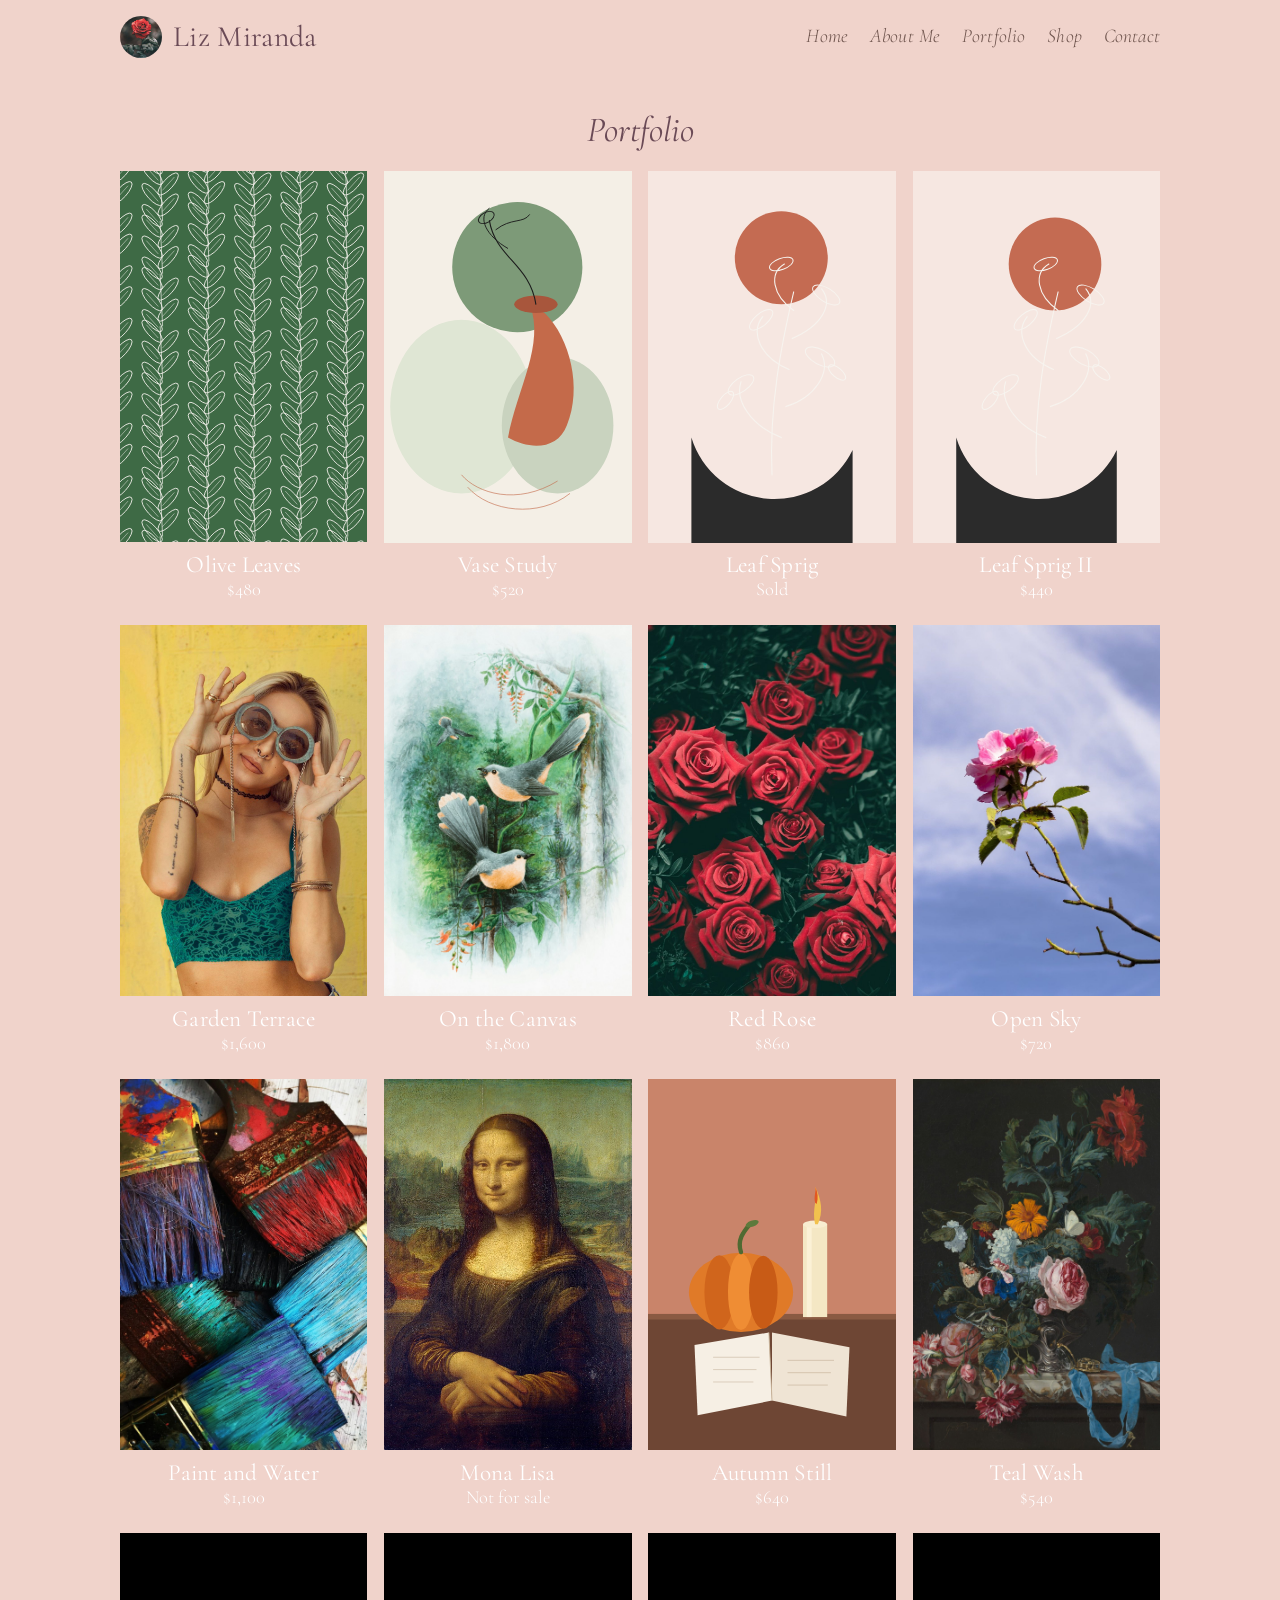
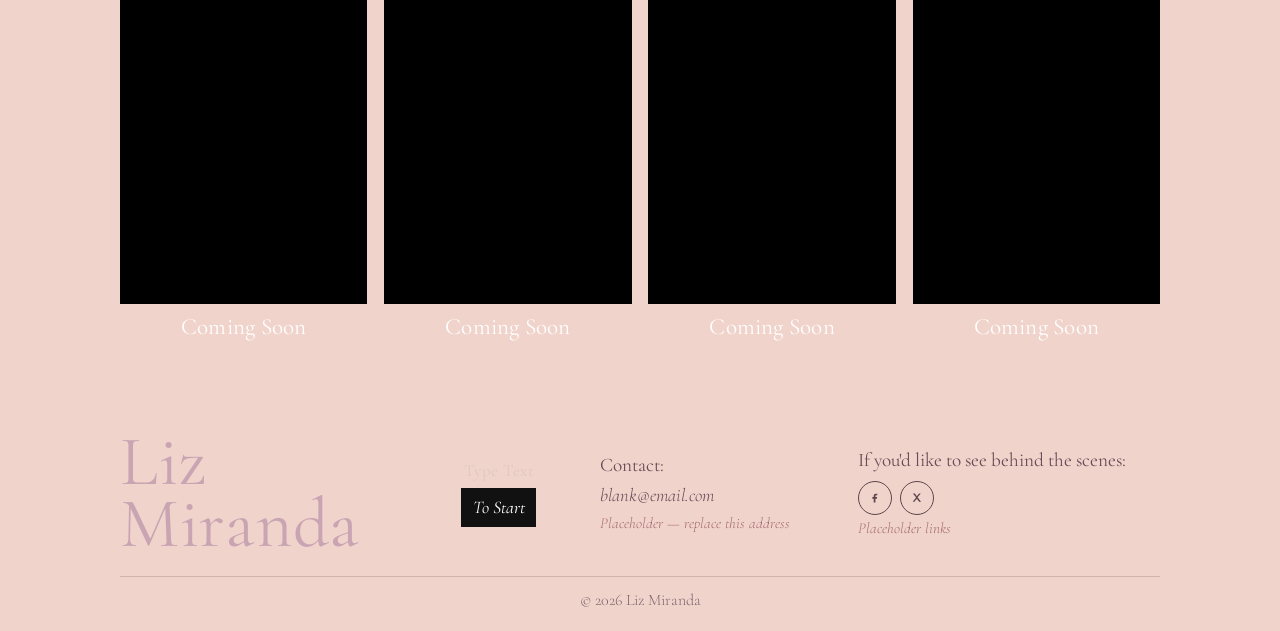
==== portfolio.html @ 7df5443c "Give Portfolio and Shop their own pages. The homepage Portfolio row and its See All links open a 16-" ====
<!DOCTYPE html>
<html lang="en">
<head>
  <meta charset="utf-8">
  <meta name="viewport" content="width=device-width, initial-scale=1">
  <title>Portfolio · Liz Miranda</title>
  <meta name="description" content="The full portfolio of Liz Miranda, an oil painter in Texas. Sixteen tiles, including pieces still to come.">
  <meta name="author" content="Liz Miranda">
  <meta name="theme-color" content="#f3dcd6">
  <meta name="robots" content="index, follow">
  <link rel="icon" href="favicon.svg" type="image/svg+xml">
  <link rel="stylesheet" href="css/styles.css">
</head>
<body>
  <a class="skip" href="#home">Skip to content</a>

  <header class="site-header" id="top">
    <div class="wrap header-inner">
      <a class="brand" href="index.html">
        <img src="images/mark.jpg" alt="" width="46" height="46">
        <span>Liz Miranda</span>
      </a>
      <nav aria-label="Sections">
        <a href="index.html">Home</a>
        <a href="index.html#about">About Me</a>
        <a href="portfolio.html" aria-current="page">Portfolio</a>
        <a href="shop.html">Shop</a>
        <a href="index.html#contact">Contact</a>
      </nav>
    </div>
  </header>

  <main id="home">
    <section class="works page-works" aria-labelledby="page-title">
      <div class="wrap">
        <h1 id="page-title" class="page-title">Portfolio</h1>
        <div id="portfolio-grid" class="art-grid" data-show="all"></div>
      </div>
      <noscript>
        <p class="noscript wrap">This gallery needs JavaScript to show the paintings. The list lives in js/artworks.js.</p>
      </noscript>
    </section>
  </main>

  <footer class="site-footer" id="contact">
    <div class="wrap footer-grid">
      <p class="footer-name">Liz<br>Miranda</p>
      <p class="footer-start">
        <span class="type-text">Type Text</span>
        <a class="to-start" href="#top">To Start</a>
      </p>
      <div class="footer-contact">
        <p>Contact:</p>
        <a href="mailto:blank@email.com">blank@email.com</a>
        <p class="placeholder">Placeholder — replace this address</p>
      </div>
      <div class="footer-social">
        <p>If you'd like to see behind the scenes:</p>
        <div class="socials">
          <a href="https://example.com" aria-label="Facebook, placeholder link">
            <svg viewBox="0 0 24 24" aria-hidden="true"><path fill="currentColor" d="M14.2 8.5h2.3V5.8h-2.3c-2.1 0-3.5 1.4-3.5 3.6v1.8H8.5v2.7h2.2V20h2.8v-6.1h2.3l.3-2.7h-2.6v-1.5c0-.7.3-1.2 1.2-1.2z"/></svg>
          </a>
          <a href="https://example.com" aria-label="X, placeholder link">
            <svg viewBox="0 0 24 24" aria-hidden="true"><path fill="currentColor" d="M6.2 5.5h3.1l3.2 4.4 3.6-4.4h2.7l-5.1 6.1 5.6 7h-3.1l-3.6-4.8-4 4.8H5.9l5.5-6.5-5.2-6.6z"/></svg>
          </a>
        </div>
        <p class="placeholder">Placeholder links</p>
      </div>
    </div>
    <p class="copyright">© 2026 Liz Miranda</p>
  </footer>

  <dialog id="detail" class="detail" aria-labelledby="detail-title">
    <div class="detail-layout">
      <div class="detail-photo">
        <img id="detail-image" alt="">
        <p id="detail-missing" class="missing" hidden>Image not found. Check the file name in js/artworks.js.</p>
      </div>
      <div class="detail-copy">
        <button type="button" class="detail-close" id="detail-close" aria-label="Close">×</button>
        <p class="eyebrow">Painting</p>
        <h2 id="detail-title"></h2>
        <dl id="detail-facts" class="detail-facts"></dl>
        <p id="detail-description" class="detail-description"></p>
        <div id="detail-buy" class="detail-buy"></div>
        <div class="detail-nav">
          <button type="button" id="detail-prev">Previous</button>
          <button type="button" id="detail-next">Next</button>
        </div>
      </div>
    </div>
  </dialog>

  <script src="js/artworks.js"></script>
  <script src="js/gallery.js"></script>
</body>
</html>
---- css/styles.css ----
@font-face {
  font-family: "Cormorant Garamond";
  font-style: normal;
  font-weight: 300;
  font-display: swap;
  src: url("../fonts/cormorant-garamond-latin-300-normal.woff2") format("woff2");
}

@font-face {
  font-family: "Cormorant Garamond";
  font-style: italic;
  font-weight: 300;
  font-display: swap;
  src: url("../fonts/cormorant-garamond-latin-300-italic.woff2") format("woff2");
}

@font-face {
  font-family: "Cormorant Garamond";
  font-style: normal;
  font-weight: 400;
  font-display: swap;
  src: url("../fonts/cormorant-garamond-latin-400-normal.woff2") format("woff2");
}

@font-face {
  font-family: "Cormorant Garamond";
  font-style: italic;
  font-weight: 400;
  font-display: swap;
  src: url("../fonts/cormorant-garamond-latin-400-italic.woff2") format("woff2");
}

@font-face {
  font-family: "Cormorant Garamond";
  font-style: normal;
  font-weight: 500;
  font-display: swap;
  src: url("../fonts/cormorant-garamond-latin-500-normal.woff2") format("woff2");
}

:root {
  --blush: #f0d3cb;
  --hero: #f3d7d0;
  --rose: #e8b7ab;
  --mauve: #c4a3b5;
  --name: #6a4a56;
  --footer-name: #c9a4b3;
  --cream: #ffffff;
  --faq-body: #8d5c64;
  --faq-mark: #7d8c94;
  --ink: #5c454c;
  --serif: "Cormorant Garamond", Palatino, "Palatino Linotype", Georgia, serif;
  color-scheme: light;
}

*,
*::before,
*::after {
  box-sizing: border-box;
}

html {
  scroll-behavior: smooth;
}

body {
  margin: 0;
  background: var(--blush);
  color: var(--ink);
  font-family: var(--serif);
  font-size: 1.15rem;
  font-weight: 300;
  line-height: 1.45;
}

img {
  max-width: 100%;
  border: 0;
}

p {
  margin: 0;
}

a {
  color: inherit;
}

.skip {
  position: absolute;
  left: 1rem;
  top: -4rem;
  z-index: 5;
  padding: 0.4rem 0.7rem;
  background: #111;
  color: #fff;
}

.skip:focus {
  top: 1rem;
}

.visually-hidden {
  position: absolute;
  width: 1px;
  height: 1px;
  padding: 0;
  margin: -1px;
  overflow: hidden;
  clip: rect(0, 0, 0, 0);
  white-space: nowrap;
  border: 0;
}

.wrap {
  width: min(1040px, calc(100% - 2.6rem));
  margin: 0 auto;
}

.site-header {
  background: var(--blush);
}

.header-inner {
  display: flex;
  align-items: center;
  justify-content: space-between;
  gap: 1rem 1.25rem;
  min-height: 74px;
  padding: 0.7rem 0;
}

.brand {
  display: flex;
  align-items: center;
  gap: 0.7rem;
  color: var(--name);
  text-decoration: none;
}

.brand img {
  width: 42px;
  height: 42px;
  border-radius: 50%;
  object-fit: cover;
}

.brand span {
  font-size: 1.85rem;
  font-weight: 400;
  letter-spacing: 0.01em;
  line-height: 1;
}

nav {
  display: flex;
  flex-wrap: wrap;
  justify-content: flex-end;
  gap: 0.35rem 1.35rem;
}

nav a {
  color: #6d534c;
  font-size: 1.22rem;
  font-style: italic;
  font-weight: 300;
  letter-spacing: 0.01em;
  line-height: 1;
  text-decoration: none;
}

nav a:hover,
nav a:focus-visible {
  color: #4e353c;
}

.hero {
  background: var(--hero);
  padding: 0.35rem 0 1.35rem;
}

.hero-grid {
  display: grid;
  grid-template-columns: repeat(4, 1fr);
  gap: 0.85rem;
}

.tile {
  position: relative;
  display: block;
  color: #fff;
  text-decoration: none;
}

.tile img,
.art-photo img {
  display: block;
  width: 100%;
  aspect-ratio: 3 / 4;
  object-fit: cover;
  background: #e7d0c8;
}

.art-photo img {
  aspect-ratio: 2 / 3;
}

.tile span {
  position: absolute;
  left: 50%;
  bottom: 0.72rem;
  transform: translateX(-50%);
  padding: 0.28rem 0.85rem 0.34rem;
  background: var(--mauve);
  color: #fff;
  font-size: 1.15rem;
  font-weight: 400;
  letter-spacing: 0.01em;
  line-height: 1.05;
  white-space: nowrap;
}

.strip {
  background: var(--rose);
  padding: 0.85rem 0 1.05rem;
}

.strip-scroller {
  display: flex;
  gap: 0.7rem;
  overflow-x: auto;
  padding: 0.15rem 6vw 0.15rem;
  scroll-snap-type: x mandatory;
}

.strip-scroller img {
  flex: 0 0 auto;
  width: min(210px, 42vw);
  height: 300px;
  object-fit: cover;
  scroll-snap-align: start;
  background: #e7d0c8;
}

.strip-foot {
  display: flex;
  justify-content: flex-end;
  padding-top: 0.55rem;
}

.see-all {
  color: #6a534e;
  font-size: 1.2rem;
  font-style: italic;
  font-weight: 400;
  text-decoration: underline;
  text-underline-offset: 0.16em;
}

.see-all-light {
  color: #fbf7f5;
}

.about {
  display: grid;
  place-items: center;
  min-height: 78vh;
  padding: 3.2rem 1.2rem;
  background: url("../images/about-studio.jpg") center 30% / cover no-repeat;
}

.letter {
  width: min(640px, 100%);
  padding: clamp(1.7rem, 4vw, 2.5rem) clamp(1.2rem, 4vw, 2.4rem);
  background: rgba(236, 196, 188, 0.86);
  color: #fffaf7;
  text-align: center;
}

.letter p + p {
  margin-top: 1.05rem;
}

.letter p {
  font-size: 1.18rem;
  font-weight: 300;
  line-height: 1.55;
}

.works {
  background: var(--blush);
  padding: 1.5rem 0 2.2rem;
}

.block-bar {
  display: flex;
  justify-content: flex-end;
  min-height: 1.6rem;
  margin-bottom: 0.55rem;
}

.art-grid {
  display: grid;
  grid-template-columns: repeat(4, 1fr);
  gap: 1.55rem 1.05rem;
}

.art-card {
  display: flex;
  flex-direction: column;
  align-items: center;
  width: 100%;
  padding: 0;
  border: 0;
  background: transparent;
  color: inherit;
  font: inherit;
  text-align: center;
  cursor: pointer;
}

.art-title {
  margin-top: 0.65rem;
  color: var(--cream);
  font-size: 1.45rem;
  font-weight: 400;
  letter-spacing: 0.01em;
  line-height: 1.1;
}

.art-price {
  color: var(--cream);
  font-size: 1.15rem;
  font-weight: 300;
  line-height: 1.2;
}

.page-works {
  min-height: 70vh;
  padding-top: 1.7rem;
}

.page-title {
  margin: 0.2rem 0 1rem;
  color: var(--name);
  font-size: 2.2rem;
  font-style: italic;
  font-weight: 400;
  text-align: center;
}

.slider-wrap {
  position: relative;
}

.art-slider {
  display: flex;
  flex-wrap: nowrap;
  align-items: flex-start;
  gap: 1rem;
  overflow-x: auto;
  padding: 0.15rem 6vw 0.4rem;
  scroll-snap-type: x mandatory;
  scroll-padding-left: 6vw;
  scrollbar-width: none;
  -webkit-overflow-scrolling: touch;
}

.art-slider::-webkit-scrollbar {
  display: none;
}

.art-slider .art-card {
  flex: 0 0 250px;
  width: 250px;
  scroll-snap-align: start;
}

.art-photo.is-blank {
  display: block;
  width: 100%;
  aspect-ratio: 2 / 3;
  background: #000;
}

.see-all-card {
  display: flex;
  flex: 0 0 250px;
  align-items: center;
  align-self: flex-start;
  justify-content: center;
  width: 250px;
  aspect-ratio: 2 / 3;
  background: var(--rose);
  color: #fbf7f5;
  font-size: 1.55rem;
  font-style: italic;
  font-weight: 400;
  text-decoration: none;
  scroll-snap-align: start;
}

.slider-arrow {
  position: absolute;
  top: 30%;
  z-index: 2;
  width: 2.1rem;
  height: 2.6rem;
  border: 0;
  background: rgba(232, 183, 171, 0.94);
  color: #fffaf7;
  font-size: 1.7rem;
  line-height: 1;
  cursor: pointer;
}

.slider-prev {
  left: 0.4rem;
}

.slider-next {
  right: 0.4rem;
}

.detail-photo.is-blank {
  background: #000;
  min-height: 40vh;
}

.faq {
  background: var(--rose);
  color: #f8f1ee;
  padding: 4.4rem 0 3.6rem;
}

.faq-grid {
  display: grid;
  grid-template-columns: 1fr auto 1fr;
  gap: 1.2rem 1.6rem;
  align-items: center;
}

.faq-col {
  display: grid;
  gap: 2.15rem;
}

.faq-col:first-child {
  text-align: right;
}

.faq-col:last-child {
  text-align: left;
}

.faq h3 {
  margin: 0 0 0.28rem;
  color: #f7f1ee;
  font-size: 1.05rem;
  font-weight: 400;
  letter-spacing: 0.16em;
  line-height: 1.25;
  text-transform: uppercase;
}

.faq-sub {
  margin: 0 0 0.35rem;
  color: #f3e8e4;
  font-size: 1.02rem;
  font-style: italic;
  font-weight: 300;
  letter-spacing: 0;
  text-transform: none;
}

.faq-col p {
  color: var(--faq-body);
  font-size: 1.05rem;
  font-style: normal;
  font-weight: 400;
  line-height: 1.4;
}

.faq-mark {
  margin: 0;
  padding: 0 1.15rem;
  border-right: 1px solid rgba(255, 248, 244, 0.7);
  border-left: 1px solid rgba(255, 248, 244, 0.7);
  color: var(--faq-mark);
  font-size: clamp(4.2rem, 7vw, 6.4rem);
  font-weight: 400;
  line-height: 0.8;
}

.site-footer {
  background: var(--blush);
  padding: 2.1rem 0 1.15rem;
  color: var(--name);
}

.footer-grid {
  display: grid;
  grid-template-columns: 1.15fr 0.7fr 1fr 1.25fr;
  gap: 1.2rem 1rem;
  align-items: center;
}

.footer-name {
  margin: 0;
  color: var(--footer-name);
  font-size: clamp(3.1rem, 6vw, 4.4rem);
  font-weight: 400;
  letter-spacing: 0.01em;
  line-height: 0.88;
}

.footer-start {
  display: flex;
  flex-direction: column;
  align-items: center;
  gap: 0.35rem;
  margin: 0;
}

.type-text {
  color: #dcc6c2;
  font-size: 1.05rem;
  font-weight: 300;
  letter-spacing: 0.02em;
}

.to-start {
  display: inline-block;
  padding: 0.38rem 0.72rem 0.42rem;
  background: #111;
  color: #fff;
  font-size: 1.12rem;
  font-style: italic;
  font-weight: 400;
  text-decoration: none;
}

.footer-contact,
.footer-social {
  font-weight: 400;
}

.footer-contact p:first-child,
.footer-social > p:first-child {
  font-size: 1.2rem;
  font-weight: 400;
}

.footer-contact a {
  display: inline-block;
  margin-top: 0.15rem;
  font-size: 1.15rem;
  font-style: italic;
  font-weight: 300;
  text-decoration: none;
}

.placeholder {
  margin-top: 0.15rem;
  color: #a56b72;
  font-size: 0.95rem;
  font-style: italic;
  font-weight: 300;
}

.socials {
  display: flex;
  gap: 0.5rem;
  margin-top: 0.4rem;
}

.socials a {
  display: grid;
  width: 34px;
  height: 34px;
  place-items: center;
  border: 1.5px solid #5c454c;
  border-radius: 50%;
  color: #5c454c;
}

.socials svg {
  width: 15px;
  height: 15px;
}

.copyright {
  width: min(1040px, calc(100% - 2.6rem));
  margin: 1.35rem auto 0;
  padding-top: 0.75rem;
  border-top: 1px solid rgba(92, 69, 76, 0.22);
  color: #7d656c;
  font-size: 1rem;
  font-weight: 300;
  text-align: center;
}

.noscript,
.missing,
.empty {
  color: #7d656c;
}

.detail {
  width: min(920px, calc(100vw - 1.5rem));
  max-height: calc(100vh - 1.5rem);
  padding: 0;
  overflow: auto;
  border: 0;
  background: var(--blush);
  color: var(--ink);
}

.detail::backdrop {
  background: rgba(70, 52, 52, 0.45);
}

.detail-layout {
  display: grid;
  grid-template-columns: 1fr;
}

.detail-photo {
  display: grid;
  place-items: center;
  min-height: 180px;
  padding: 0.8rem;
  background: var(--rose);
}

.detail-photo img {
  width: auto;
  max-width: 100%;
  max-height: 46vh;
  height: auto;
  object-fit: contain;
}

.detail-copy {
  position: relative;
  padding: 1.2rem 1.15rem 1.15rem;
}

.detail-close {
  position: absolute;
  top: 0.55rem;
  right: 0.6rem;
  width: 2rem;
  height: 2rem;
  border: 0;
  background: transparent;
  color: var(--ink);
  font: inherit;
  font-size: 1.6rem;
  line-height: 1;
  cursor: pointer;
}

.eyebrow {
  margin: 0 0 0.15rem;
  font-size: 1.05rem;
  font-style: italic;
  font-weight: 300;
}

.detail-copy h2 {
  margin: 0 2rem 0.35rem 0;
  color: var(--name);
  font-size: clamp(2rem, 4vw, 2.8rem);
  font-weight: 400;
  line-height: 0.95;
}

.detail-facts {
  margin: 0.7rem 0;
}

.detail-facts div {
  display: grid;
  grid-template-columns: 6rem 1fr;
  gap: 0.45rem;
  padding: 0.28rem 0;
  border-top: 1px solid rgba(92, 69, 76, 0.16);
}

.detail-facts dt {
  font-style: italic;
  font-weight: 400;
}

.detail-facts dd {
  margin: 0;
  font-weight: 300;
}

.detail-description {
  margin: 0.35rem 0 0;
  font-size: 1.15rem;
  font-style: italic;
  font-weight: 300;
}

.detail-buy {
  margin-top: 0.9rem;
}

.buy-row {
  display: flex;
  flex-wrap: wrap;
  gap: 0.5rem;
}

.buy {
  display: inline-block;
  padding: 0.42rem 0.85rem;
  background: #111;
  color: #fff;
  font-size: 1.08rem;
  font-style: italic;
  font-weight: 400;
  text-decoration: none;
}

.buy-framed {
  background: var(--mauve);
}

.buy-note {
  max-width: 34rem;
  margin: 0.45rem 0 0;
  color: #a56b72;
  font-size: 0.98rem;
  font-style: italic;
  font-weight: 300;
}

.detail-nav {
  display: flex;
  justify-content: space-between;
  margin-top: 1rem;
  padding-top: 0.6rem;
  border-top: 1px solid rgba(92, 69, 76, 0.16);
}

.detail-nav button {
  padding: 0.15rem 0;
  border: 0;
  background: none;
  color: var(--ink);
  font: inherit;
  font-size: 1.12rem;
  font-style: italic;
  font-weight: 300;
  cursor: pointer;
}

:focus-visible {
  outline: 2px solid #5c454c;
  outline-offset: 3px;
}

@media (min-width: 860px) {
  .detail-layout {
    grid-template-columns: minmax(0, 1fr) minmax(0, 1fr);
  }

  .detail-photo img {
    max-height: calc(100vh - 4.5rem);
  }
}

@media (max-width: 900px) {
  .hero-grid,
  .art-grid {
    grid-template-columns: 1fr 1fr;
  }

  .footer-grid,
  .faq-grid {
    grid-template-columns: 1fr;
    justify-items: center;
    text-align: center;
  }

  .faq-col:first-child,
  .faq-col:last-child {
    text-align: center;
  }

  .faq-mark {
    padding: 0.35rem 0;
    border-right: 0;
    border-left: 0;
    border-top: 1px solid rgba(255, 248, 244, 0.7);
    border-bottom: 1px solid rgba(255, 248, 244, 0.7);
  }
}

@media (max-width: 640px) {
  .header-inner {
    align-items: flex-start;
    flex-direction: column;
    min-height: 0;
    padding: 0.85rem 0 0.7rem;
  }

  nav {
    justify-content: flex-start;
    gap: 0.4rem 0.95rem;
  }

  .brand span,
  nav a {
    font-size: 1.2rem;
  }

  .tile span {
    font-size: 1rem;
    padding: 0.22rem 0.6rem 0.26rem;
  }

  .strip-scroller img {
    height: 240px;
  }
}

@media (max-width: 800px) {
  .slider-arrow {
    display: none;
  }

  .art-slider .art-card,
  .see-all-card {
    flex-basis: 68vw;
    width: 68vw;
  }
}

@media (prefers-reduced-motion: reduce) {
  html {
    scroll-behavior: auto;
  }
}
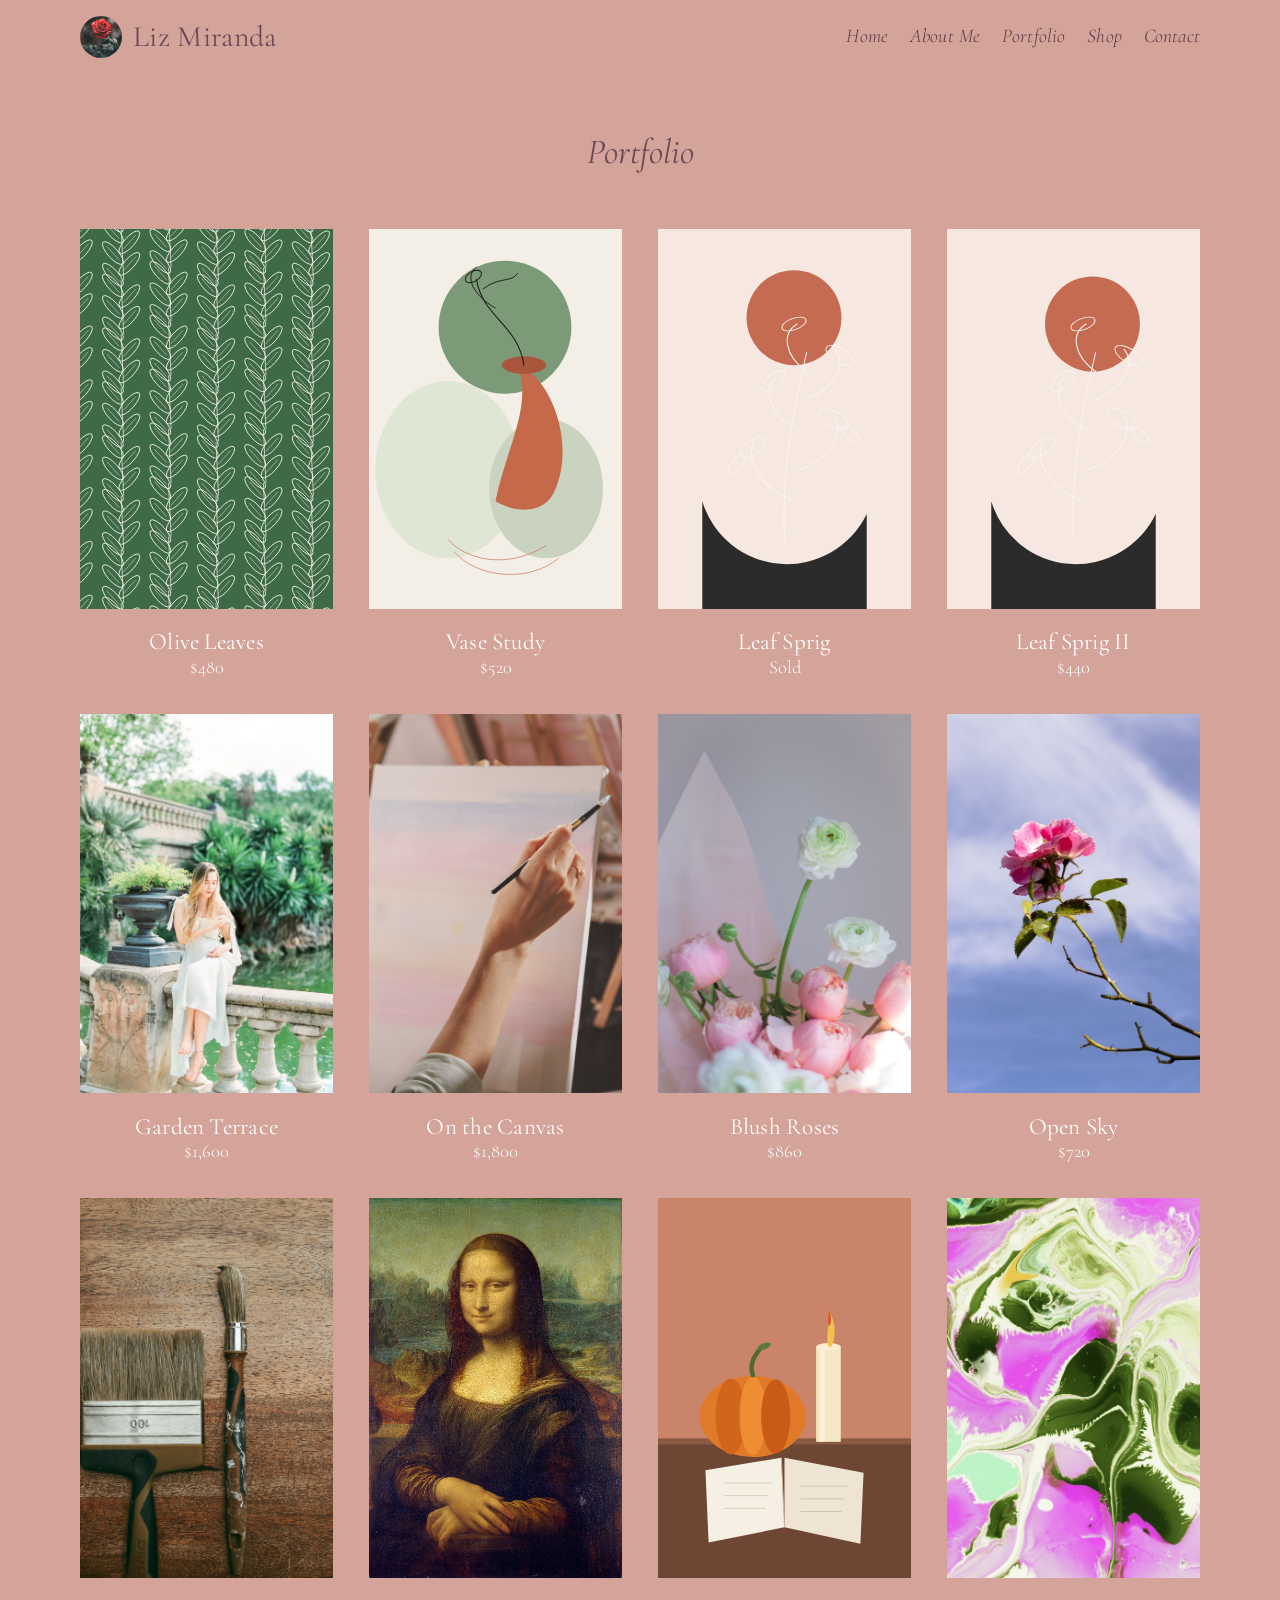
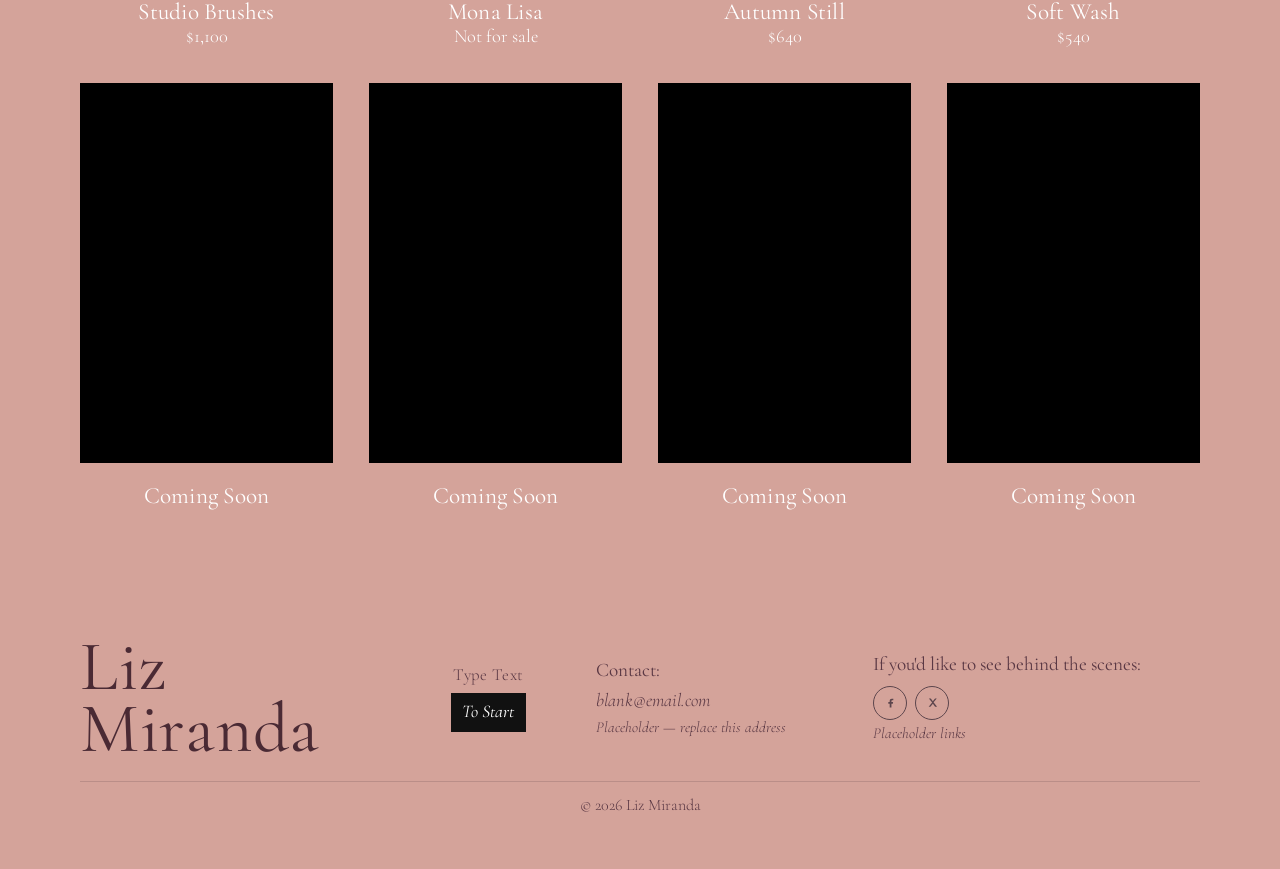
==== commit 891617cd: "Deepen the light pink to #d4a39a and the rose to #b67f77. Light page backgrounds use the new blush. " ====
--- a/portfolio.html
+++ b/portfolio.html
@@ -6,7 +6,7 @@
   <title>Portfolio · Liz Miranda</title>
   <meta name="description" content="The full portfolio of Liz Miranda, an oil painter in Texas. Sixteen tiles, including pieces still to come.">
   <meta name="author" content="Liz Miranda">
-  <meta name="theme-color" content="#f3dcd6">
+  <meta name="theme-color" content="#d4a39a">
   <meta name="robots" content="index, follow">
   <link rel="icon" href="favicon.svg" type="image/svg+xml">
   <link rel="stylesheet" href="css/styles.css">
--- a/css/styles.css
+++ b/css/styles.css
@@ -39,17 +39,24 @@
 }
 
 :root {
-  --blush: #f0d3cb;
-  --hero: #f3d7d0;
-  --rose: #e8b7ab;
-  --mauve: #c4a3b5;
+  --blush: #d4a39a;
+  --hero: var(--blush);
+  --rose: #b67f77;
+  --mauve: #9a7896;
   --name: #6a4a56;
-  --footer-name: #c9a4b3;
+  --footer-name: #4a2a34;
+  --plum: #5a3844;
   --cream: #ffffff;
-  --faq-body: #8d5c64;
-  --faq-mark: #7d8c94;
+  --faq-body: #321c28;
+  --faq-mark: #f4f7f8;
   --ink: #5c454c;
   --serif: "Cormorant Garamond", Palatino, "Palatino Linotype", Georgia, serif;
+  --page-max: 1120px;
+  --page-gutter: 2.5rem;
+  --space: 3.25rem;
+  --tile-gap: 36px;
+  --caption-gap: 1.35rem;
+  --cols: 4;
   color-scheme: light;
 }
 
@@ -113,7 +120,7 @@
 }
 
 .wrap {
-  width: min(1040px, calc(100% - 2.6rem));
+  width: min(var(--page-max), calc(100% - 2 * var(--page-gutter)));
   margin: 0 auto;
 }
 
@@ -160,7 +167,7 @@
 }
 
 nav a {
-  color: #6d534c;
+  color: var(--plum);
   font-size: 1.22rem;
   font-style: italic;
   font-weight: 300;
@@ -176,13 +183,13 @@
 
 .hero {
   background: var(--hero);
-  padding: 0.35rem 0 1.35rem;
+  padding: var(--space) 0;
 }
 
 .hero-grid {
   display: grid;
-  grid-template-columns: repeat(4, 1fr);
-  gap: 0.85rem;
+  grid-template-columns: repeat(var(--cols), minmax(0, 1fr));
+  gap: var(--tile-gap);
 }
 
 .tile {
@@ -196,13 +203,10 @@
 .art-photo img {
   display: block;
   width: 100%;
-  aspect-ratio: 3 / 4;
+  height: auto;
+  aspect-ratio: 2 / 3;
   object-fit: cover;
-  background: #e7d0c8;
-}
-
-.art-photo img {
-  aspect-ratio: 2 / 3;
+  background: var(--blush);
 }
 
 .tile span {
@@ -220,36 +224,8 @@
   white-space: nowrap;
 }
 
-.strip {
-  background: var(--rose);
-  padding: 0.85rem 0 1.05rem;
-}
-
-.strip-scroller {
-  display: flex;
-  gap: 0.7rem;
-  overflow-x: auto;
-  padding: 0.15rem 6vw 0.15rem;
-  scroll-snap-type: x mandatory;
-}
-
-.strip-scroller img {
-  flex: 0 0 auto;
-  width: min(210px, 42vw);
-  height: 300px;
-  object-fit: cover;
-  scroll-snap-align: start;
-  background: #e7d0c8;
-}
-
-.strip-foot {
-  display: flex;
-  justify-content: flex-end;
-  padding-top: 0.55rem;
-}
-
 .see-all {
-  color: #6a534e;
+  color: var(--plum);
   font-size: 1.2rem;
   font-style: italic;
   font-weight: 400;
@@ -257,22 +233,18 @@
   text-underline-offset: 0.16em;
 }
 
-.see-all-light {
-  color: #fbf7f5;
-}
-
 .about {
   display: grid;
   place-items: center;
   min-height: 78vh;
-  padding: 3.2rem 1.2rem;
+  padding: var(--space) 0;
   background: url("../images/about-studio.jpg") center 30% / cover no-repeat;
 }
 
 .letter {
-  width: min(640px, 100%);
+  width: min(640px, calc(100% - 2 * var(--page-gutter)));
   padding: clamp(1.7rem, 4vw, 2.5rem) clamp(1.2rem, 4vw, 2.4rem);
-  background: rgba(236, 196, 188, 0.86);
+  background: color-mix(in srgb, var(--rose) 92%, transparent);
   color: #fffaf7;
   text-align: center;
 }
@@ -289,20 +261,20 @@
 
 .works {
   background: var(--blush);
-  padding: 1.5rem 0 2.2rem;
+  padding: var(--space) 0;
 }
 
 .block-bar {
   display: flex;
   justify-content: flex-end;
   min-height: 1.6rem;
-  margin-bottom: 0.55rem;
+  margin-bottom: var(--space);
 }
 
 .art-grid {
   display: grid;
-  grid-template-columns: repeat(4, 1fr);
-  gap: 1.55rem 1.05rem;
+  grid-template-columns: repeat(var(--cols), minmax(0, 1fr));
+  gap: var(--tile-gap);
 }
 
 .art-card {
@@ -320,7 +292,7 @@
 }
 
 .art-title {
-  margin-top: 0.65rem;
+  margin-top: var(--caption-gap);
   color: var(--cream);
   font-size: 1.45rem;
   font-weight: 400;
@@ -337,11 +309,10 @@
 
 .page-works {
   min-height: 70vh;
-  padding-top: 1.7rem;
 }
 
 .page-title {
-  margin: 0.2rem 0 1rem;
+  margin: 0 0 var(--space);
   color: var(--name);
   font-size: 2.2rem;
   font-style: italic;
@@ -357,11 +328,9 @@
   display: flex;
   flex-wrap: nowrap;
   align-items: flex-start;
-  gap: 1rem;
+  gap: var(--tile-gap);
   overflow-x: auto;
-  padding: 0.15rem 6vw 0.4rem;
   scroll-snap-type: x mandatory;
-  scroll-padding-left: 6vw;
   scrollbar-width: none;
   -webkit-overflow-scrolling: touch;
 }
@@ -371,8 +340,8 @@
 }
 
 .art-slider .art-card {
-  flex: 0 0 250px;
-  width: 250px;
+  flex: 0 0 calc((100% - (var(--cols) - 1) * var(--tile-gap)) / var(--cols));
+  width: calc((100% - (var(--cols) - 1) * var(--tile-gap)) / var(--cols));
   scroll-snap-align: start;
 }
 
@@ -385,11 +354,11 @@
 
 .see-all-card {
   display: flex;
-  flex: 0 0 250px;
+  flex: 0 0 calc((100% - (var(--cols) - 1) * var(--tile-gap)) / var(--cols));
   align-items: center;
   align-self: flex-start;
   justify-content: center;
-  width: 250px;
+  width: calc((100% - (var(--cols) - 1) * var(--tile-gap)) / var(--cols));
   aspect-ratio: 2 / 3;
   background: var(--rose);
   color: #fbf7f5;
@@ -407,7 +376,7 @@
   width: 2.1rem;
   height: 2.6rem;
   border: 0;
-  background: rgba(232, 183, 171, 0.94);
+  background: var(--rose);
   color: #fffaf7;
   font-size: 1.7rem;
   line-height: 1;
@@ -430,7 +399,7 @@
 .faq {
   background: var(--rose);
   color: #f8f1ee;
-  padding: 4.4rem 0 3.6rem;
+  padding: var(--space) 0;
 }
 
 .faq-grid {
@@ -494,8 +463,8 @@
 
 .site-footer {
   background: var(--blush);
-  padding: 2.1rem 0 1.15rem;
-  color: var(--name);
+  padding: var(--space) 0;
+  color: var(--plum);
 }
 
 .footer-grid {
@@ -523,7 +492,7 @@
 }
 
 .type-text {
-  color: #dcc6c2;
+  color: var(--plum);
   font-size: 1.05rem;
   font-weight: 300;
   letter-spacing: 0.02em;
@@ -562,7 +531,7 @@
 
 .placeholder {
   margin-top: 0.15rem;
-  color: #a56b72;
+  color: var(--plum);
   font-size: 0.95rem;
   font-style: italic;
   font-weight: 300;
@@ -590,11 +559,11 @@
 }
 
 .copyright {
-  width: min(1040px, calc(100% - 2.6rem));
+  width: min(var(--page-max), calc(100% - 2 * var(--page-gutter)));
   margin: 1.35rem auto 0;
   padding-top: 0.75rem;
   border-top: 1px solid rgba(92, 69, 76, 0.22);
-  color: #7d656c;
+  color: var(--plum);
   font-size: 1rem;
   font-weight: 300;
   text-align: center;
@@ -603,7 +572,7 @@
 .noscript,
 .missing,
 .empty {
-  color: #7d656c;
+  color: var(--plum);
 }
 
 .detail {
@@ -733,7 +702,7 @@
 .buy-note {
   max-width: 34rem;
   margin: 0.45rem 0 0;
-  color: #a56b72;
+  color: var(--plum);
   font-size: 0.98rem;
   font-style: italic;
   font-weight: 300;
@@ -775,11 +744,6 @@
 }
 
 @media (max-width: 900px) {
-  .hero-grid,
-  .art-grid {
-    grid-template-columns: 1fr 1fr;
-  }
-
   .footer-grid,
   .faq-grid {
     grid-template-columns: 1fr;
@@ -823,21 +787,19 @@
     font-size: 1rem;
     padding: 0.22rem 0.6rem 0.26rem;
   }
-
-  .strip-scroller img {
-    height: 240px;
-  }
 }
 
 @media (max-width: 800px) {
+  :root {
+    --page-gutter: 1.15rem;
+    --space: 2rem;
+    --tile-gap: 18px;
+    --caption-gap: 0.95rem;
+    --cols: 2;
+  }
+
   .slider-arrow {
     display: none;
-  }
-
-  .art-slider .art-card,
-  .see-all-card {
-    flex-basis: 68vw;
-    width: 68vw;
   }
 }
 
